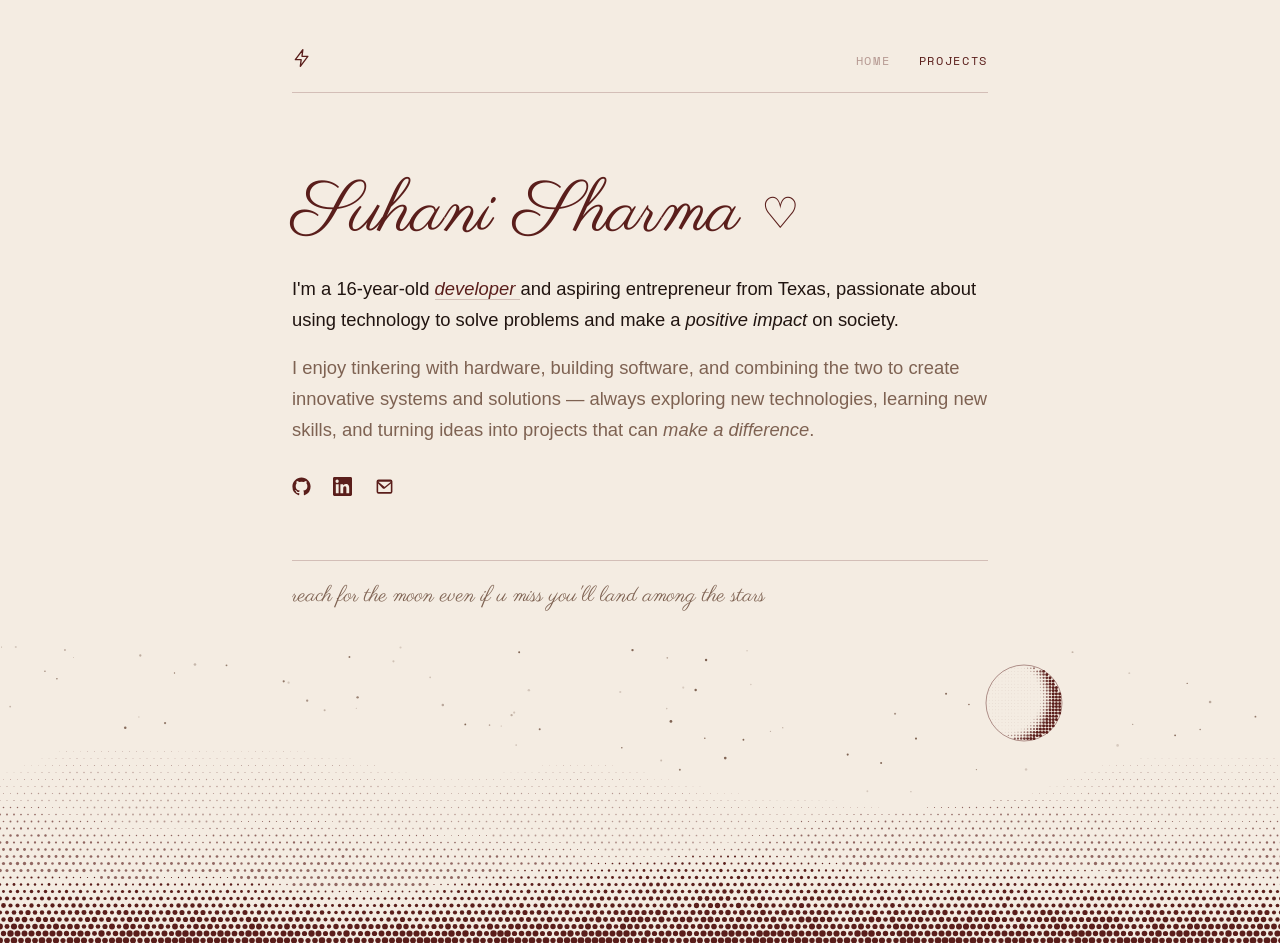
==== index.html @ 93c0c9b2 "first commit" ====
<!DOCTYPE html>
<html lang="en">
<head>
<meta charset="UTF-8" />
<meta name="viewport" content="width=device-width, initial-scale=1.0" />
<title>Suhani Sharma</title>
<meta name="description" content="Suhani Sharma — developer & aspiring entrepreneur. Personal website and portfolio." />
<meta name="author" content="Suhani Sharma" />
<meta name="theme-color" content="#f6f2ea" media="(prefers-color-scheme: light)" />
<meta name="theme-color" content="#14121c" media="(prefers-color-scheme: dark)" />
<link rel="preconnect" href="https://fonts.googleapis.com" />
<link rel="preconnect" href="https://fonts.gstatic.com" crossorigin />
<link href="https://fonts.googleapis.com/css2?family=Parisienne&family=Space+Mono:wght@400;700&display=swap" rel="stylesheet" />
<link rel="stylesheet" href="styles.css" />
</head>
<body>
<div class="page">

  <header class="site-header">
    <div class="logo" aria-hidden="true">
      <svg class="logo-icon" viewBox="0 0 24 24" fill="none" stroke="currentColor" stroke-width="1.6" stroke-linecap="round" stroke-linejoin="round">
        <path d="M13 2 4 14h7l-1 8 9-12h-7l1-8z" />
      </svg>
    </div>

    <nav class="nav">
      <span class="nav-link active">Home</span>
      <a href="projects.html" class="nav-link">Projects</a>
    </nav>
  </header>

  <main class="hero">
    <h1 class="fade-up">Suhani Sharma <span class="heart" aria-hidden="true">♡</span></h1>

    <p class="bio fade-up">
      I'm a 16-year-old
      <span class="tooltip-word" tabindex="0">developer
        <span class="tooltip">Building software & hardware since middle school</span>
      </span>
      and aspiring entrepreneur from Texas, passionate about using technology to solve problems and make a <em>positive impact</em> on society.
    </p>

    <p class="bio-secondary fade-up">
      I enjoy tinkering with hardware, building software, and combining the two to create innovative systems and solutions — always exploring new technologies, learning new skills, and turning ideas into projects that can <em>make a difference</em>.
    </p>

    <div class="socials fade-up">
      <a class="social-icon" href="https://github.com/SuhaniSharma072" target="_blank" rel="noopener noreferrer" aria-label="GitHub">
        <svg viewBox="0 0 24 24"><path d="M12 .5C5.73.5.5 5.73.5 12a11.5 11.5 0 0 0 7.86 10.94c.58.1.79-.25.79-.56v-2.02c-3.2.7-3.88-1.54-3.88-1.54-.52-1.33-1.28-1.69-1.28-1.69-1.05-.72.08-.7.08-.7 1.16.08 1.77 1.19 1.77 1.19 1.03 1.77 2.7 1.26 3.36.96.1-.75.4-1.26.73-1.55-2.55-.29-5.24-1.28-5.24-5.7 0-1.26.45-2.29 1.19-3.1-.12-.29-.52-1.47.11-3.06 0 0 .97-.31 3.18 1.18a11 11 0 0 1 5.8 0c2.2-1.49 3.17-1.18 3.17-1.18.64 1.59.24 2.77.12 3.06.74.81 1.18 1.84 1.18 3.1 0 4.43-2.7 5.4-5.27 5.69.42.36.78 1.07.78 2.16v3.2c0 .31.21.67.8.56A11.5 11.5 0 0 0 23.5 12C23.5 5.73 18.27.5 12 .5z"/></svg>
      </a>
      <a class="social-icon" href="https://www.linkedin.com/in/suhani-sharma-004241369/" target="_blank" rel="noopener noreferrer" aria-label="LinkedIn">
        <svg viewBox="0 0 24 24"><path d="M20.45 20.45h-3.56v-5.57c0-1.33-.03-3.04-1.85-3.04-1.86 0-2.14 1.45-2.14 2.94v5.67H9.34V9h3.41v1.56h.05c.48-.9 1.64-1.85 3.38-1.85 3.61 0 4.28 2.38 4.28 5.47v6.27zM5.34 7.43a2.07 2.07 0 1 1 0-4.13 2.07 2.07 0 0 1 0 4.13zM7.12 20.45H3.56V9h3.56v11.45zM22.22 0H1.77C.8 0 0 .78 0 1.75v20.5C0 23.22.8 24 1.77 24h20.45c.98 0 1.78-.78 1.78-1.75V1.75C24 .78 23.2 0 22.22 0z"/></svg>
      </a>
      <a class="social-icon" href="mailto:suhanisharma072@gmail.com" aria-label="Email">
        <svg viewBox="0 0 24 24"><path d="M2 5.5A2.5 2.5 0 0 1 4.5 3h15A2.5 2.5 0 0 1 22 5.5v13a2.5 2.5 0 0 1-2.5 2.5h-15A2.5 2.5 0 0 1 2 18.5v-13zm2.2.5 7.3 6.1a1 1 0 0 0 1.28 0L20.1 6H4.2zM4 8.1v10.4c0 .28.22.5.5.5h15a.5.5 0 0 0 .5-.5V8.1l-7.24 6.06a2.5 2.5 0 0 1-3.2 0L4 8.1z"/></svg>
      </a>
    </div>
  </main>

  <footer class="footer">
    <p class="footer-tag">reach for the moon even if u miss you'll land among the stars</p>
  </footer>

  <div class="night-scene" aria-hidden="true"><canvas></canvas></div>

</div>
<script src="scene.js" defer></script>
</body>
</html>
---- styles.css ----
/* ---------- reset ---------- */
* {
  box-sizing: border-box;
  margin: 0;
  padding: 0;
}

html {
  scroll-behavior: smooth;
}

:root {
  --bg: #f4ece2;
  --ink: #201410;
  --muted: #7e6252;
  --accent: #5a1e1b;
  --line: rgba(90, 30, 27, 0.22);
}

@media (prefers-color-scheme: dark) {
  :root {
    --bg: #1c1512;
    --ink: #f2e9df;
    --muted: #c2a996;
    --accent: #e6a89f;
    --line: rgba(230, 168, 159, 0.25);
  }
}

body {
  background-color: var(--bg);
  color: var(--ink);
  font-family: -apple-system, BlinkMacSystemFont, "Helvetica Neue", Arial, sans-serif;
  min-height: 100vh;
  overflow-x: hidden;
}

a {
  color: inherit;
  text-decoration: none;
}

em {
  font-style: italic;
}

/* ---------- layout ---------- */
.page {
  position: relative;
  width: 100%;
  max-width: 760px;
  margin: 0 auto;
  padding: 2rem 1.25rem 3rem;
  min-height: 100vh;
  display: flex;
  flex-direction: column;
}

@media (min-width: 640px) {
  .page {
    padding: 3rem 2rem 4rem;
  }
}

/* ---------- top navbar ---------- */
.site-header {
  display: flex;
  align-items: center;
  justify-content: space-between;
  padding-bottom: 1.25rem;
  margin-bottom: 3rem;
  border-bottom: 1px solid var(--line);
}

.logo-icon {
  height: 20px;
  width: 20px;
  color: var(--accent);
}

.nav {
  display: flex;
  flex-direction: row;
  align-items: center;
  gap: 1.75rem;
  font-family: "Space Mono", monospace;
  font-size: 0.75rem;
  text-transform: uppercase;
  letter-spacing: 0.14em;
}

.nav-link {
  color: var(--accent);
  transition: opacity 0.2s ease;
  display: inline-block;
}

.nav-link:hover {
  opacity: 0.6;
}

.nav-link.active {
  opacity: 0.4;
  cursor: default;
  pointer-events: none;
}

/* ---------- hero ---------- */
.hero {
  margin-top: 1rem;
  flex: 1;
}

@media (min-width: 640px) {
  .hero {
    margin-top: 4vh;
  }
}

.hero h1 {
  font-family: "Parisienne", cursive;
  font-weight: 400;
  font-size: clamp(2.75rem, 9vw, 4.5rem);
  line-height: 1;
  color: var(--accent);
  margin-bottom: 1.5rem;
}

.heart {
  font-size: 0.6em;
  vertical-align: middle;
}

.bio,
.bio-secondary {
  max-width: 38em;
  font-size: 1.05rem;
  line-height: 1.7;
  color: var(--ink);
}

@media (min-width: 640px) {
  .bio,
  .bio-secondary {
    font-size: 1.15rem;
  }
}

.bio {
  margin-bottom: 1rem;
}

.bio-secondary {
  color: var(--muted);
  margin-bottom: 2rem;
}

.tooltip-word {
  position: relative;
  color: var(--accent);
  font-style: italic;
  cursor: default;
  border-bottom: 1px solid var(--line);
}

.tooltip-word .tooltip {
  position: absolute;
  left: 0;
  bottom: 135%;
  width: max-content;
  max-width: 220px;
  background: var(--accent);
  color: var(--bg);
  font-family: "Space Mono", monospace;
  font-style: normal;
  font-size: 0.7rem;
  line-height: 1.4;
  padding: 0.5rem 0.7rem;
  border-radius: 2px;
  opacity: 0;
  transform: translateY(4px);
  pointer-events: none;
  transition: opacity 0.2s ease, transform 0.2s ease;
  z-index: 10;
}

.tooltip-word:hover .tooltip,
.tooltip-word:focus .tooltip {
  opacity: 1;
  transform: translateY(0);
}

/* ---------- socials ---------- */
.socials {
  display: flex;
  gap: 1.4rem;
  margin-top: 0.5rem;
}

.social-icon {
  height: 19px;
  width: 19px;
  color: var(--accent);
  transition: opacity 0.2s ease;
  display: inline-flex;
}

.social-icon svg {
  width: 100%;
  height: 100%;
  fill: currentColor;
}

.social-icon:hover {
  opacity: 0.6;
}

/* ---------- footer ---------- */
.footer {
  margin-top: 4rem;
  padding-top: 1.25rem;
  border-top: 1px solid var(--line);
}

.footer-tag {
  font-family: "Parisienne", cursive;
  font-size: 1.35rem;
  color: var(--muted);
}

/* ---------- night scene ---------- */
.night-scene {
  width: 100vw;
  margin-left: calc(50% - 50vw); /* break out of the 760px column */
  margin-top: 2rem;
  margin-bottom: -3rem;          /* cancel .page bottom padding */
  height: 240px;
  pointer-events: none;
}

@media (min-width: 640px) {
  .night-scene {
    height: 300px;
    margin-bottom: -4rem;
  }
}

.night-scene canvas {
  display: block;
  width: 100%;
  height: 100%;
}

/* ---------- fade-up entrance ---------- */
.fade-up {
  opacity: 0;
  transform: translateY(16px);
  animation: fadeUp 0.7s ease forwards;
}

.fade-up:nth-child(1) { animation-delay: 0.05s; }
.fade-up:nth-child(2) { animation-delay: 0.15s; }
.fade-up:nth-child(3) { animation-delay: 0.25s; }
.fade-up:nth-child(4) { animation-delay: 0.35s; }

@keyframes fadeUp {
  to {
    opacity: 1;
    transform: translateY(0);
  }
}

@media (prefers-reduced-motion: reduce) {
  .fade-up {
    animation: none;
    opacity: 1;
    transform: none;
  }
}

/* ---------- projects page (numbered sections) ---------- */
.projects-list {
  counter-reset: project;
  margin-top: 1rem;
  display: flex;
  flex-direction: column;
  flex: 1;
}

.project-card {
  counter-increment: project;
  padding: 1.5rem 0;
}

.project-card h2::before {
  content: "[" counter(project, decimal-leading-zero) "]";
  display: block;
  font-family: "Space Mono", monospace;
  font-size: 0.75rem;
  letter-spacing: 0.1em;
  color: var(--muted);
  margin-bottom: 0.6rem;
}

.project-card h2 {
  font-family: "Parisienne", cursive;
  font-weight: 400;
  font-size: 2rem;
  color: var(--accent);
  margin-bottom: 0.4rem;
}

.project-card p {
  color: var(--muted);
  line-height: 1.65;
  font-size: 1.02rem;
  max-width: 40em;
}

.project-card a.project-link {
  display: inline-block;
  margin-top: 0.6rem;
  font-family: "Space Mono", monospace;
  font-size: 0.78rem;
  text-transform: uppercase;
  letter-spacing: 0.08em;
  color: var(--accent);
  border-bottom: 1px solid var(--line);
}
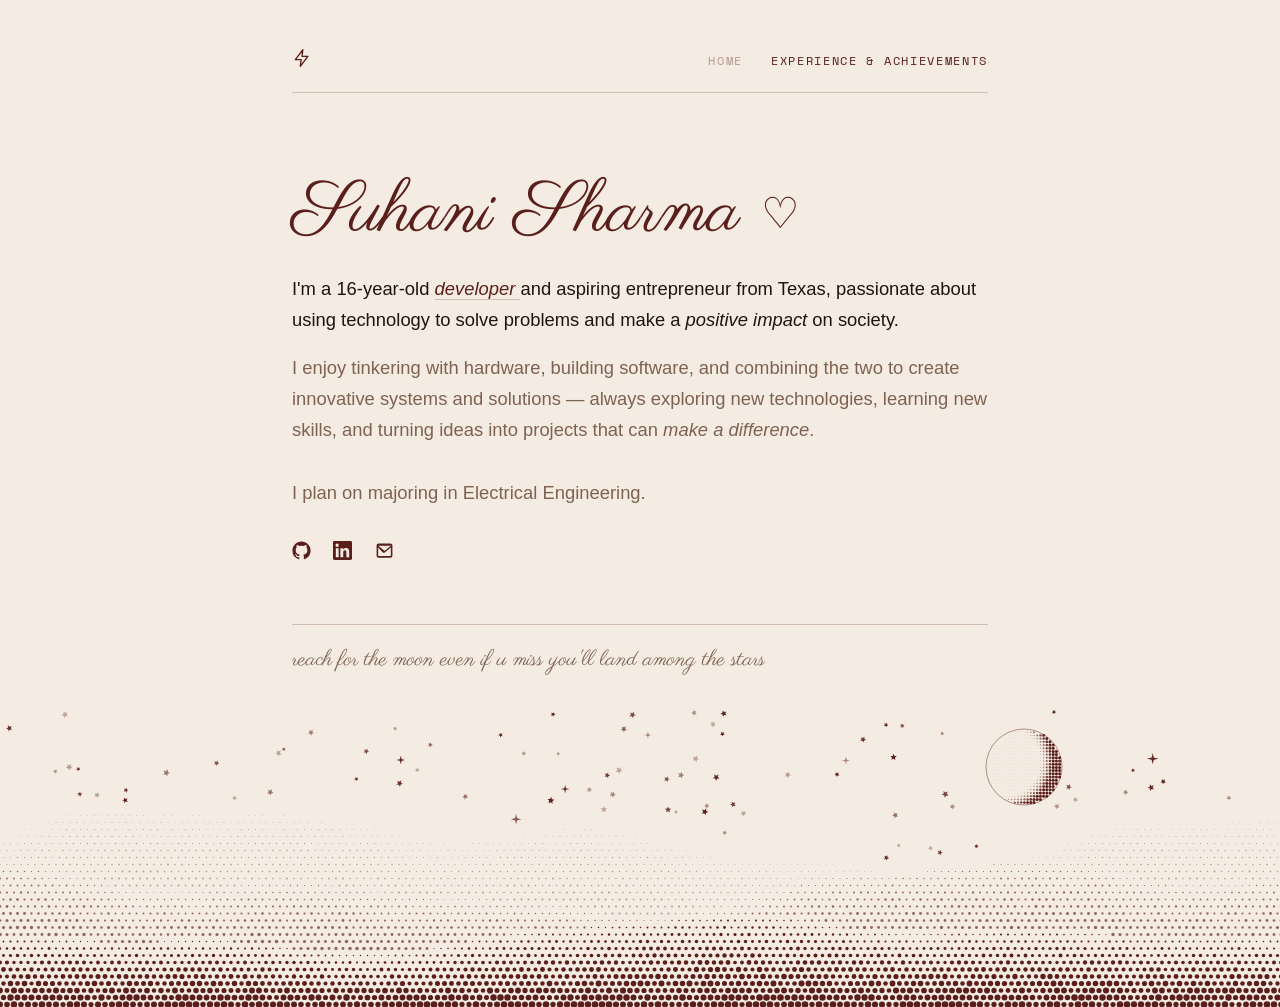
==== commit ff447121: "second commit" ====
--- a/index.html
+++ b/index.html
@@ -25,14 +25,14 @@
 
     <nav class="nav">
       <span class="nav-link active">Home</span>
-      <a href="projects.html" class="nav-link">Projects</a>
+      <a href="projects.html" class="nav-link">Experience &amp; Achievements</a>
     </nav>
   </header>
 
   <main class="hero">
-    <h1 class="fade-up">Suhani Sharma <span class="heart" aria-hidden="true">♡</span></h1>
+    <h1>Suhani Sharma <span class="heart" aria-hidden="true">♡</span></h1>
 
-    <p class="bio fade-up">
+    <p class="bio">
       I'm a 16-year-old
       <span class="tooltip-word" tabindex="0">developer
         <span class="tooltip">Building software & hardware since middle school</span>
@@ -40,11 +40,13 @@
       and aspiring entrepreneur from Texas, passionate about using technology to solve problems and make a <em>positive impact</em> on society.
     </p>
 
-    <p class="bio-secondary fade-up">
+    <p class="bio-secondary">
       I enjoy tinkering with hardware, building software, and combining the two to create innovative systems and solutions — always exploring new technologies, learning new skills, and turning ideas into projects that can <em>make a difference</em>.
     </p>
-
-    <div class="socials fade-up">
+ <p class="bio-secondary">
+      I plan on majoring in Electrical Engineering.
+    </p>
+    <div class="socials">
       <a class="social-icon" href="https://github.com/SuhaniSharma072" target="_blank" rel="noopener noreferrer" aria-label="GitHub">
         <svg viewBox="0 0 24 24"><path d="M12 .5C5.73.5.5 5.73.5 12a11.5 11.5 0 0 0 7.86 10.94c.58.1.79-.25.79-.56v-2.02c-3.2.7-3.88-1.54-3.88-1.54-.52-1.33-1.28-1.69-1.28-1.69-1.05-.72.08-.7.08-.7 1.16.08 1.77 1.19 1.77 1.19 1.03 1.77 2.7 1.26 3.36.96.1-.75.4-1.26.73-1.55-2.55-.29-5.24-1.28-5.24-5.7 0-1.26.45-2.29 1.19-3.1-.12-.29-.52-1.47.11-3.06 0 0 .97-.31 3.18 1.18a11 11 0 0 1 5.8 0c2.2-1.49 3.17-1.18 3.17-1.18.64 1.59.24 2.77.12 3.06.74.81 1.18 1.84 1.18 3.1 0 4.43-2.7 5.4-5.27 5.69.42.36.78 1.07.78 2.16v3.2c0 .31.21.67.8.56A11.5 11.5 0 0 0 23.5 12C23.5 5.73 18.27.5 12 .5z"/></svg>
       </a>
--- a/styles.css
+++ b/styles.css
@@ -251,34 +251,7 @@
   height: 100%;
 }
 
-/* ---------- fade-up entrance ---------- */
-.fade-up {
-  opacity: 0;
-  transform: translateY(16px);
-  animation: fadeUp 0.7s ease forwards;
-}
-
-.fade-up:nth-child(1) { animation-delay: 0.05s; }
-.fade-up:nth-child(2) { animation-delay: 0.15s; }
-.fade-up:nth-child(3) { animation-delay: 0.25s; }
-.fade-up:nth-child(4) { animation-delay: 0.35s; }
-
-@keyframes fadeUp {
-  to {
-    opacity: 1;
-    transform: translateY(0);
-  }
-}
-
-@media (prefers-reduced-motion: reduce) {
-  .fade-up {
-    animation: none;
-    opacity: 1;
-    transform: none;
-  }
-}
-
-/* ---------- projects page (numbered sections) ---------- */
+/* ---------- projects & achievements page ---------- */
 .projects-list {
   counter-reset: project;
   margin-top: 1rem;
@@ -287,12 +260,36 @@
   flex: 1;
 }
 
+.page-title {
+  font-family: "Parisienne", cursive;
+  font-weight: 400;
+  font-size: clamp(2.5rem, 8vw, 3.75rem);
+  line-height: 1.1;
+  color: var(--accent);
+  margin-bottom: 1rem;
+}
+
+.group {
+  margin-top: 2.5rem;
+}
+
+.section-title {
+  font-family: "Space Mono", monospace;
+  font-weight: 400;
+  font-size: 0.75rem;
+  text-transform: uppercase;
+  letter-spacing: 0.14em;
+  color: var(--muted);
+  padding-bottom: 0.75rem;
+  border-bottom: 1px solid var(--line);
+}
+
 .project-card {
   counter-increment: project;
   padding: 1.5rem 0;
 }
 
-.project-card h2::before {
+.project-card h3::before {
   content: "[" counter(project, decimal-leading-zero) "]";
   display: block;
   font-family: "Space Mono", monospace;
@@ -302,7 +299,7 @@
   margin-bottom: 0.6rem;
 }
 
-.project-card h2 {
+.project-card h3 {
   font-family: "Parisienne", cursive;
   font-weight: 400;
   font-size: 2rem;
@@ -310,7 +307,8 @@
   margin-bottom: 0.4rem;
 }
 
-.project-card p {
+.project-card p,
+.achievement p {
   color: var(--muted);
   line-height: 1.65;
   font-size: 1.02rem;
@@ -326,4 +324,96 @@
   letter-spacing: 0.08em;
   color: var(--accent);
   border-bottom: 1px solid var(--line);
+}
+
+/* achievements: a quiet list */
+.achievements {
+  list-style: none;
+}
+
+.achievement {
+  padding: 1.5rem 0;
+}
+
+.achievement h3 {
+  font-family: "Parisienne", cursive;
+  font-weight: 400;
+  font-size: 2rem;
+  color: var(--accent);
+  margin-bottom: 0.4rem;
+}
+
+/* patent innovations: click the title to see diagrams */
+.project-card p + p {
+  margin-top: 0.8rem;
+}
+
+.title-btn {
+  font: inherit;
+  color: inherit;
+  background: none;
+  border: none;
+  padding: 0;
+  text-align: left;
+  cursor: pointer;
+}
+
+.title-btn:hover,
+.title-btn:focus-visible {
+  opacity: 0.6;
+}
+
+.lightbox {
+  margin: auto;
+  width: min(900px, calc(100vw - 2rem));
+  max-height: calc(100dvh - 2rem);
+  padding: 2.5rem 1rem 1rem;
+  background: var(--bg);
+  color: var(--ink);
+  border: 1px solid var(--line);
+  border-radius: 8px;
+  overflow-y: auto;
+}
+
+.lightbox::backdrop {
+  background: rgba(20, 12, 10, 0.7);
+}
+
+.lightbox-close {
+  position: absolute;
+  top: 0.4rem;
+  right: 0.8rem;
+  font-size: 1.6rem;
+  line-height: 1;
+  background: none;
+  border: none;
+  color: var(--accent);
+  cursor: pointer;
+}
+
+.figures {
+  display: grid;
+  gap: 1.25rem;
+}
+
+.figures figure {
+  margin: 0;
+}
+
+.figures img {
+  display: block;
+  width: 100%;
+  height: auto;
+  background: #fff;
+  border: 1px solid var(--line);
+  border-radius: 6px;
+  padding: 0.75rem;
+}
+
+.figures figcaption {
+  margin-top: 0.5rem;
+  font-family: "Space Mono", monospace;
+  font-size: 0.7rem;
+  letter-spacing: 0.06em;
+  color: var(--muted);
 }
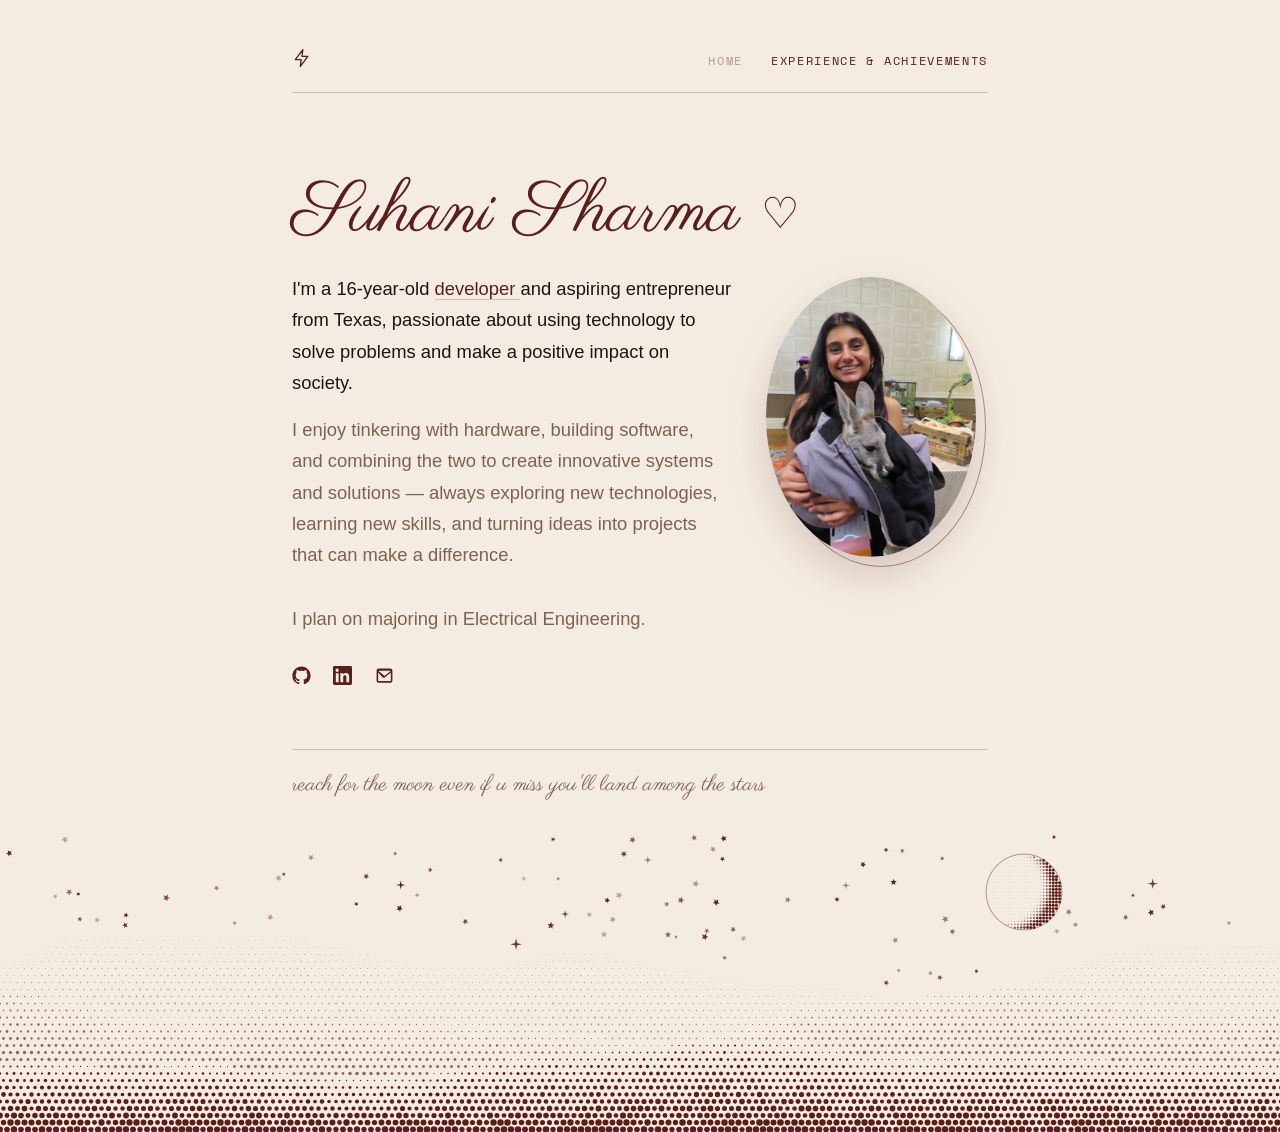
==== commit 32f5fc19: "last commit" ====
--- a/index.html
+++ b/index.html
@@ -8,6 +8,7 @@
 <meta name="author" content="Suhani Sharma" />
 <meta name="theme-color" content="#f6f2ea" media="(prefers-color-scheme: light)" />
 <meta name="theme-color" content="#14121c" media="(prefers-color-scheme: dark)" />
+<link rel="icon" type="image/svg+xml" href="data:image/svg+xml,%3Csvg xmlns='http://www.w3.org/2000/svg' viewBox='0 0 32 32'%3E%3Cpath fill='none' stroke='%235a1e1b' stroke-width='3' stroke-linejoin='round' d='M16 28C6 21 2 15.5 2 10.5 2 6.4 5.2 3.5 9 3.5c3 0 5.4 1.8 7 4.5 1.6-2.7 4-4.5 7-4.5 3.8 0 7 2.9 7 7 0 5-4 10.5-14 17.5Z'/%3E%3C/svg%3E" />
 <link rel="preconnect" href="https://fonts.googleapis.com" />
 <link rel="preconnect" href="https://fonts.gstatic.com" crossorigin />
 <link href="https://fonts.googleapis.com/css2?family=Parisienne&family=Space+Mono:wght@400;700&display=swap" rel="stylesheet" />
@@ -31,6 +32,10 @@
 
   <main class="hero">
     <h1>Suhani Sharma <span class="heart" aria-hidden="true">♡</span></h1>
+
+    <figure class="portrait">
+      <img src="mypic.png" alt="Suhani Sharma" />
+    </figure>
 
     <p class="bio">
       I'm a 16-year-old
--- a/styles.css
+++ b/styles.css
@@ -41,7 +41,7 @@
 }
 
 em {
-  font-style: italic;
+  font-style: normal;
 }
 
 /* ---------- layout ---------- */
@@ -158,7 +158,7 @@
 .tooltip-word {
   position: relative;
   color: var(--accent);
-  font-style: italic;
+  font-style: normal;
   cursor: default;
   border-bottom: 1px solid var(--line);
 }
@@ -280,8 +280,6 @@
   text-transform: uppercase;
   letter-spacing: 0.14em;
   color: var(--muted);
-  padding-bottom: 0.75rem;
-  border-bottom: 1px solid var(--line);
 }
 
 .project-card {
@@ -416,4 +414,193 @@
   font-size: 0.7rem;
   letter-spacing: 0.06em;
   color: var(--muted);
+}
+/* ---------- portrait (oval photo) ---------- */
+.portrait {
+  position: relative;
+  width: 170px;
+  aspect-ratio: 3 / 4;
+  margin: 0 0 2rem;
+}
+
+.portrait::before {
+  content: "";
+  position: absolute;
+  inset: 0;
+  border: 1px solid var(--accent);
+  border-radius: 50%;
+  transform: translate(10px, 10px);
+  opacity: 0.45;
+}
+
+.portrait img {
+  position: relative;
+  z-index: 1;
+  display: block;
+  width: 100%;
+  height: 100%;
+  object-fit: cover;
+  object-position: center 30%;
+  border-radius: 50%;
+  box-shadow: 0 18px 40px rgba(90, 30, 27, 0.18);
+}
+
+@media (min-width: 640px) {
+  .hero {
+    display: flow-root; /* keeps the floated photo inside the hero */
+  }
+
+  .portrait {
+    float: right;
+    width: 210px;
+    margin: 0.25rem 0.75rem 1.5rem 2.5rem;
+    shape-outside: ellipse(50% 50%);
+    shape-margin: 1.25rem;
+  }
+}
+
+/* ---------- CV-style lists (experience & achievements) ---------- */
+.cv-list {
+  list-style: none;
+  margin-top: 0.6rem;
+}
+
+.cv-item {
+  display: grid;
+  grid-template-columns: 1.1rem 1fr;
+  gap: 0.6rem;
+  padding: 0.35rem 0;
+  align-items: baseline;
+}
+
+/* little star in place of the year */
+.cv-star {
+  font-size: 0.7rem;
+  line-height: 1;
+  color: var(--accent);
+  opacity: 0.75;
+}
+
+.cv-body {
+  font-size: 0.9rem;
+  line-height: 1.55;
+}
+
+.cv-body p {
+  display: inline;
+}
+
+.cv-title {
+  color: var(--ink);
+}
+
+.cv-org {
+  font-style: normal;
+  color: var(--accent);
+}
+
+.cv-desc {
+  color: var(--muted);
+}
+
+/* colon after a title when a description follows it */
+.cv-title:has(+ .cv-desc)::after {
+  content: ":";
+}
+
+/* ---------- skills ---------- */
+.skills {
+  margin-top: 0.6rem;
+}
+
+.skills-row {
+  display: grid;
+  grid-template-columns: 1fr;
+  gap: 0.1rem;
+  padding: 0.35rem 0;
+}
+
+@media (min-width: 640px) {
+  .skills-row {
+    grid-template-columns: 6rem 1fr;
+    gap: 1rem;
+    align-items: baseline;
+  }
+}
+
+.skills-label {
+  font-family: "Space Mono", monospace;
+  font-weight: 400;
+  font-size: 0.68rem;
+  text-transform: uppercase;
+  letter-spacing: 0.06em;
+  color: var(--accent);
+}
+
+.skills-items {
+  list-style: none;
+  display: flex;
+  flex-wrap: wrap;
+  color: var(--ink);
+  font-size: 0.9rem;
+  line-height: 1.55;
+}
+
+.skills-items li:not(:last-child)::after {
+  content: "•";
+  margin: 0 0.45rem;
+  color: var(--muted);
+}
+
+/* no page title, so the first section starts right under the nav */
+.projects-list > .group:first-child {
+  margin-top: 0;
+}
+
+/* safety net: if an old year label is still in the HTML, show a star instead */
+.cv-year {
+  font-size: 0;
+  background: none !important;
+  padding: 0 !important;
+}
+
+.cv-year::before {
+  content: "✦";
+  font-size: 0.7rem;
+  color: var(--accent);
+  opacity: 0.75;
+}
+
+/* ---------- links, tags & clickable titles in CV rows ---------- */
+.cv-link,
+.cv-tag {
+  display: inline-block;
+  margin-left: 0.5rem;
+  font-family: "Space Mono", monospace;
+  font-size: 0.66rem;
+  text-transform: uppercase;
+  letter-spacing: 0.06em;
+  white-space: nowrap;
+}
+
+.cv-link {
+  color: var(--accent);
+  border-bottom: 1px solid var(--line);
+  transition: opacity 0.2s ease;
+}
+
+.cv-link:hover {
+  opacity: 0.6;
+}
+
+.cv-tag {
+  color: var(--muted);
+  border: 1px solid var(--line);
+  border-radius: 999px;
+  padding: 0 0.45rem;
+}
+
+.cv-title .title-btn {
+  color: var(--accent);
+  border-bottom: 1px dotted var(--accent);
 }
